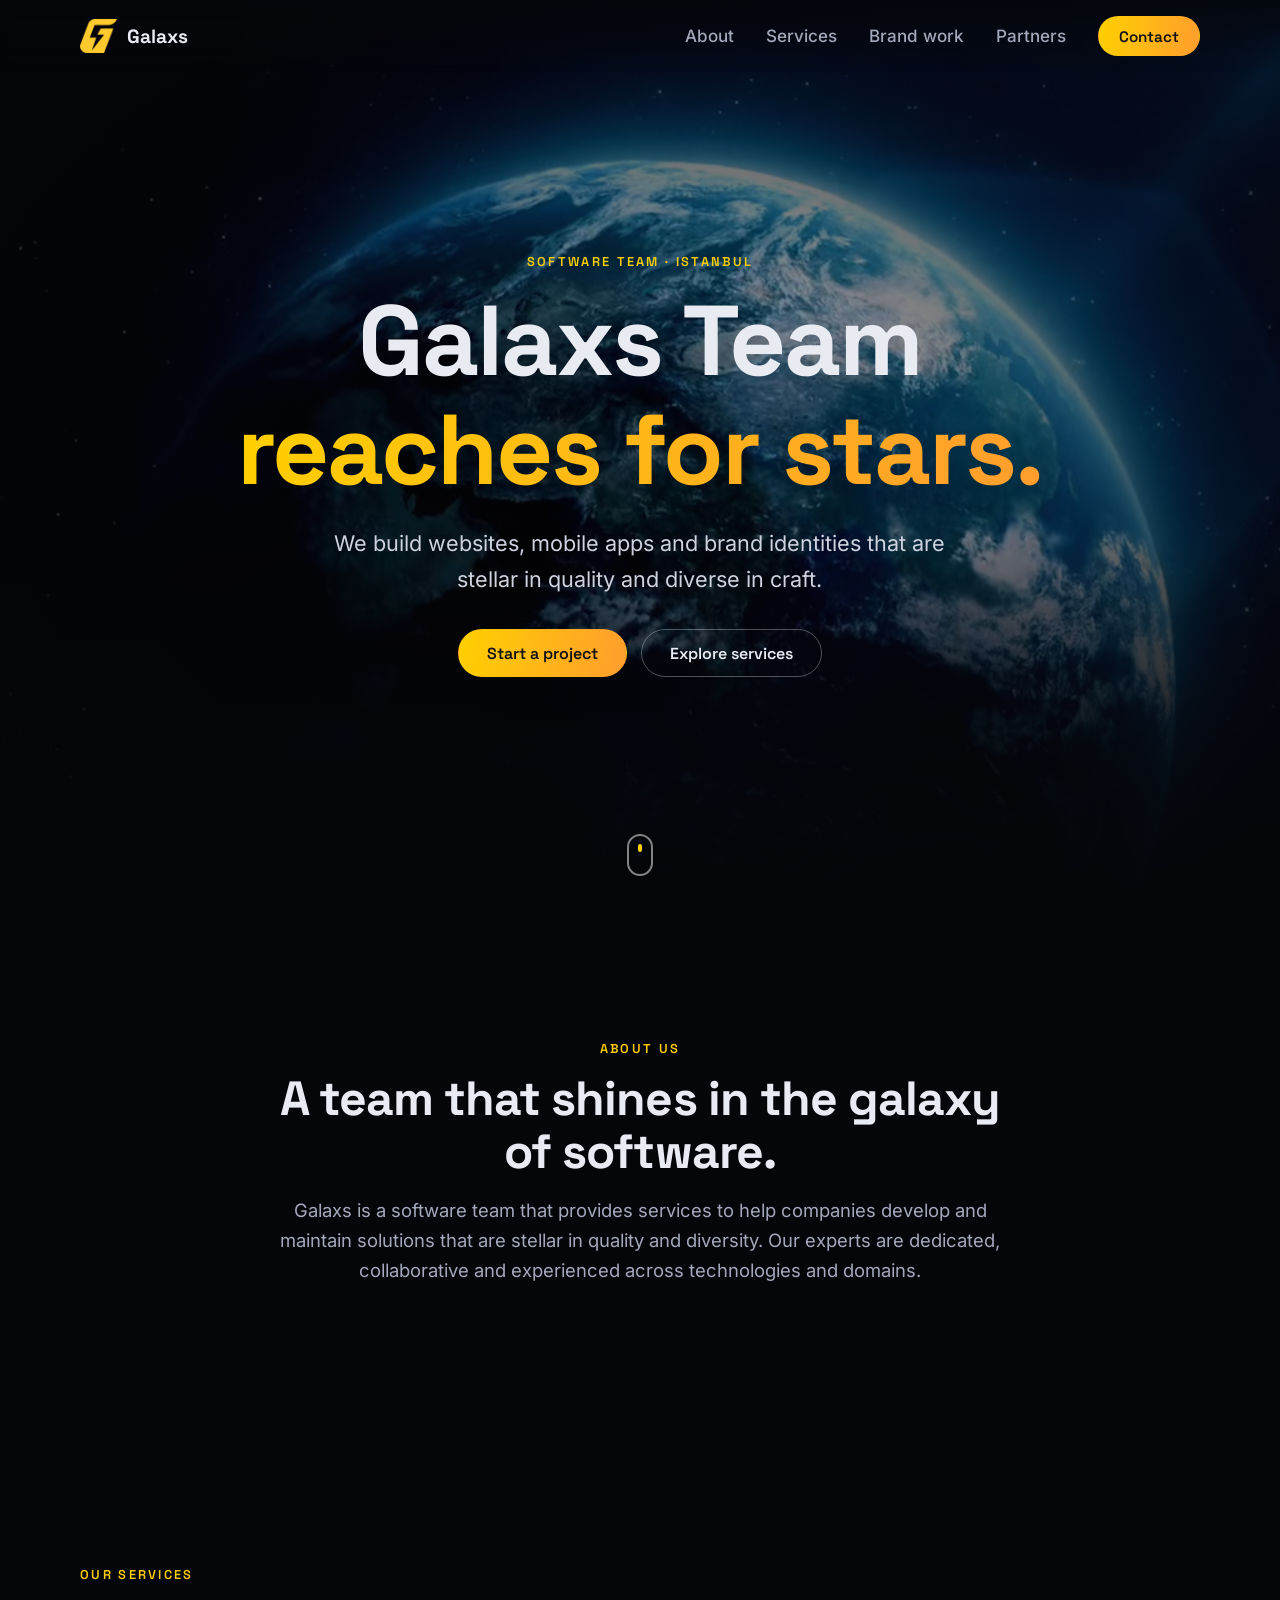
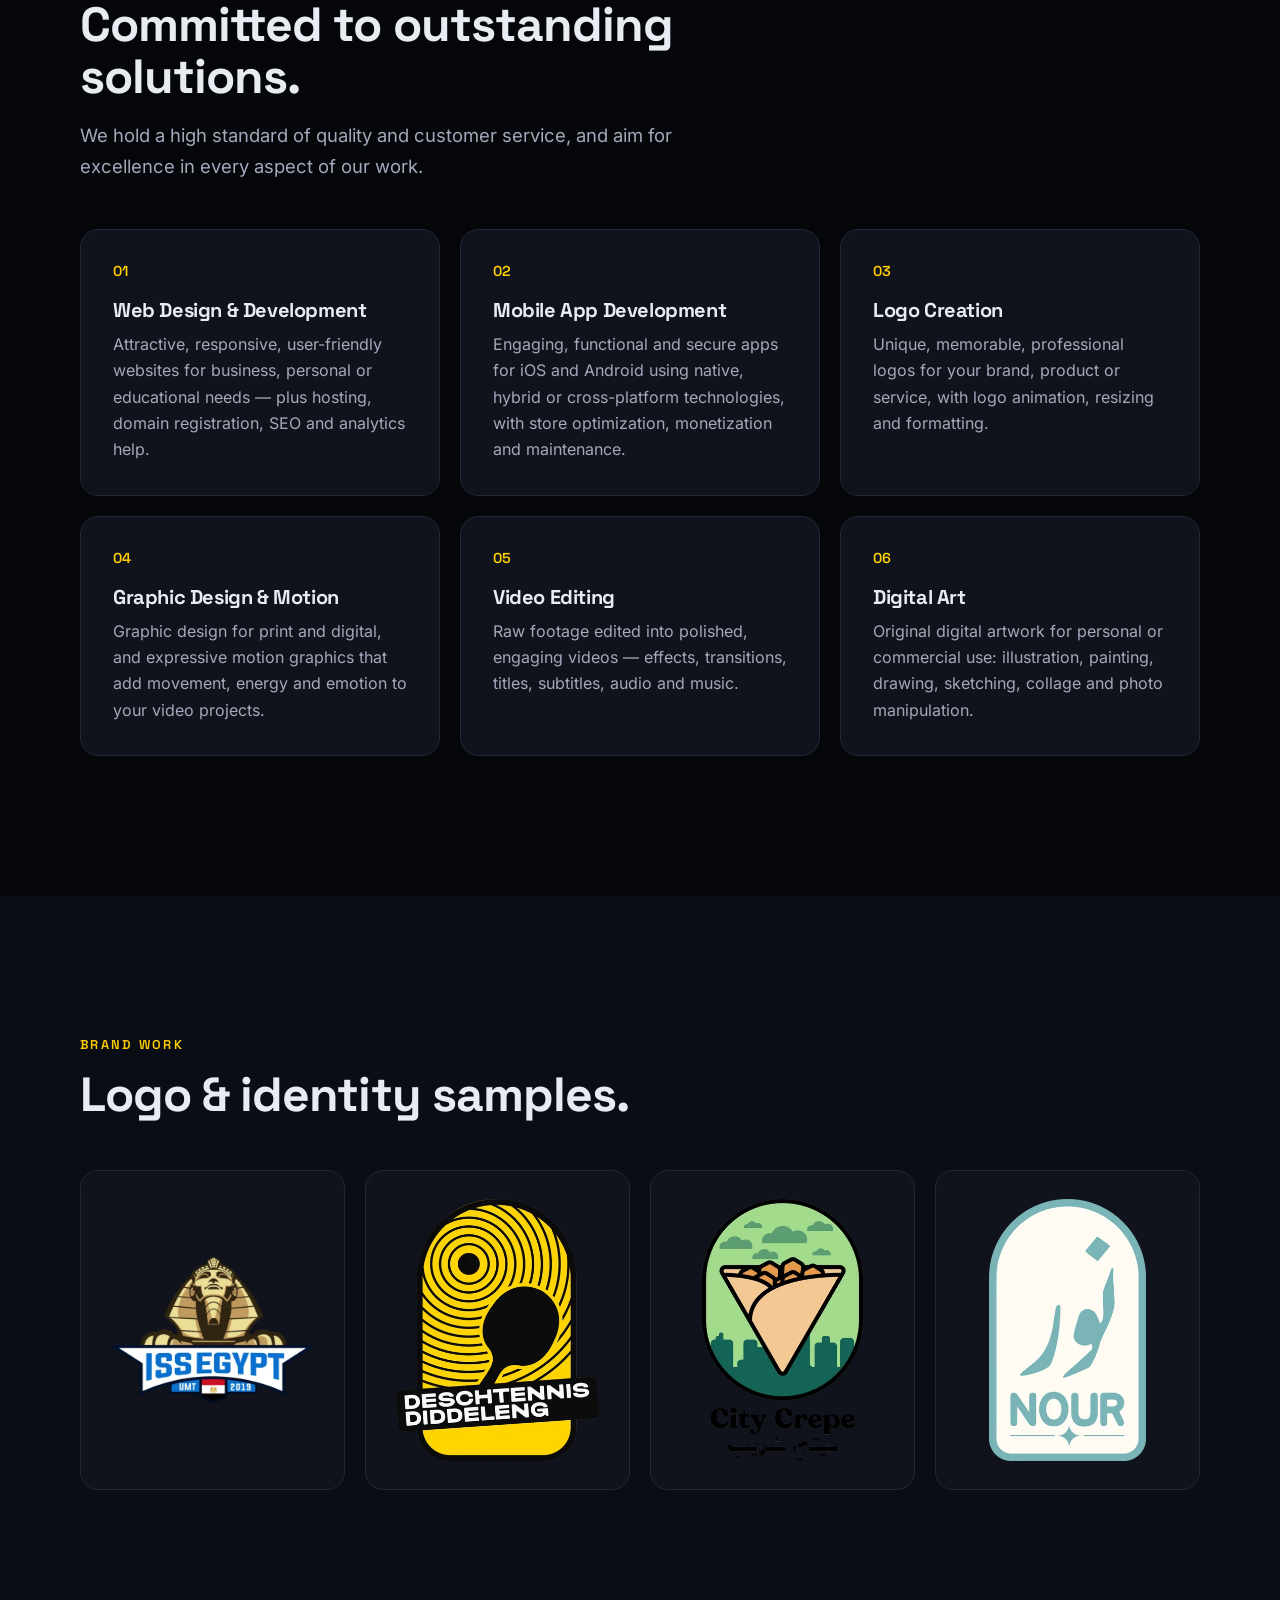
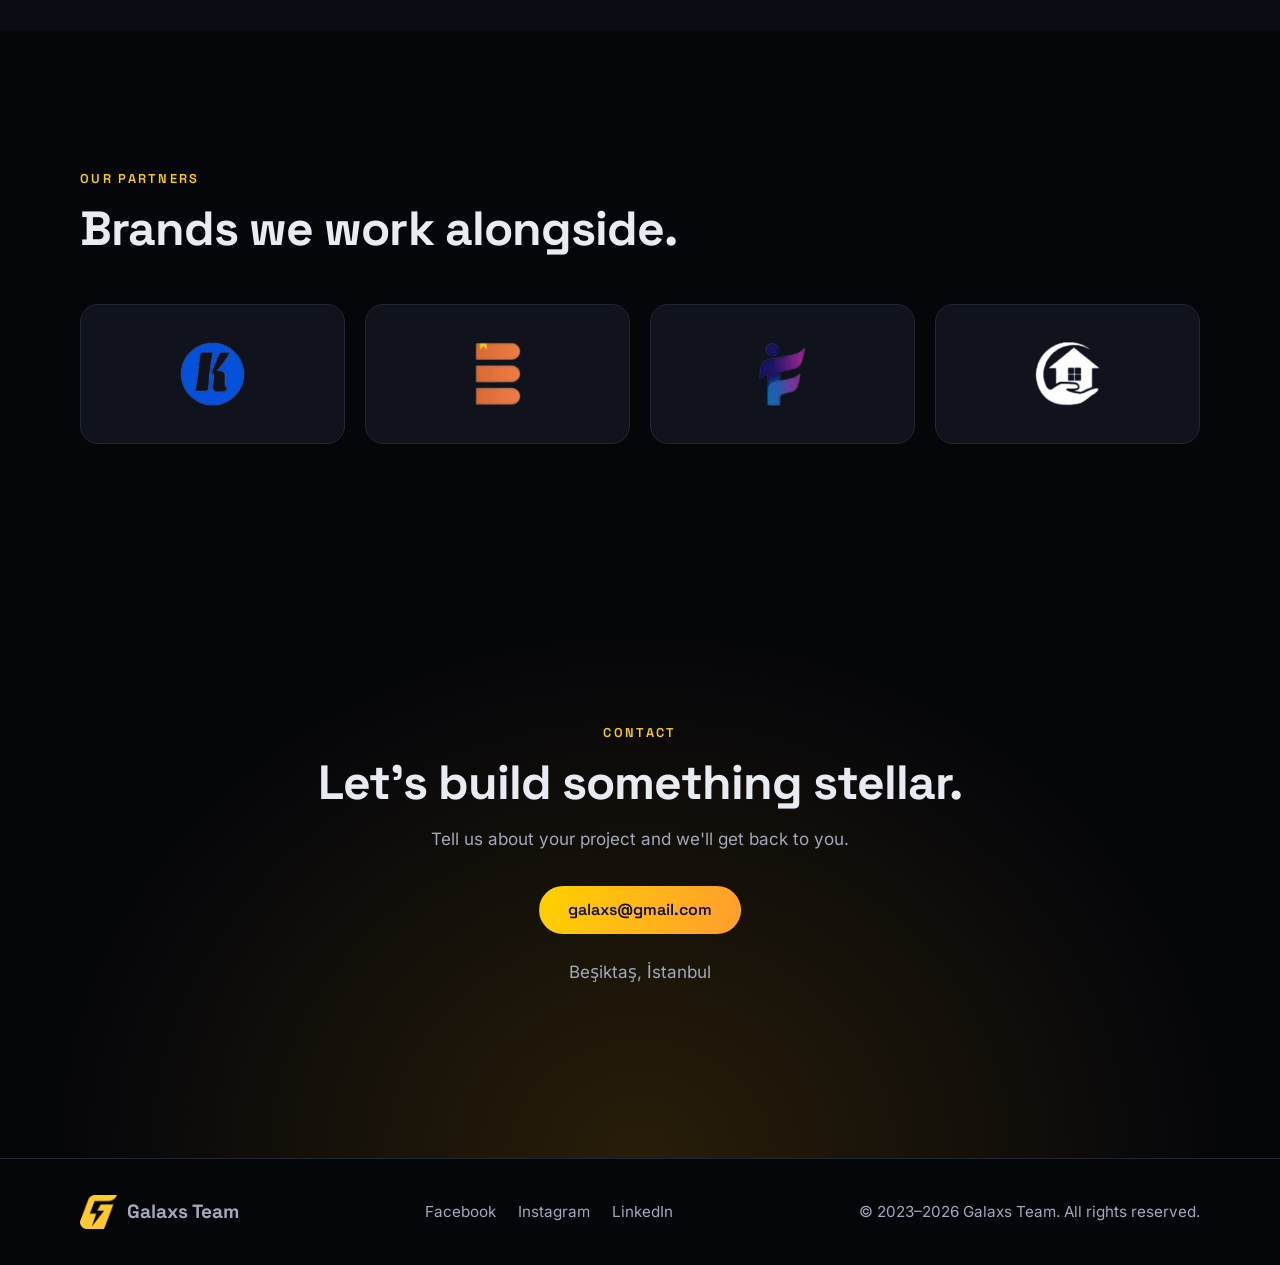
==== public/index.html @ 0322180f "Rebuild site as a static, dependency-free page with optimized media Move the site into public/ as pl" ====
<!DOCTYPE html>
<html lang="en">
<head>
  <meta charset="UTF-8">
  <meta name="viewport" content="width=device-width, initial-scale=1">
  <title>Galaxs Team — Software, Web, Mobile &amp; Brand Design in Istanbul</title>
  <meta name="description" content="Galaxs is a software team in Istanbul building websites, mobile apps, logos, graphics, motion and video for companies that want stellar quality.">
  <meta name="theme-color" content="#05060a">
  <meta property="og:type" content="website">
  <meta property="og:title" content="Galaxs Team — Reaching for stars">
  <meta property="og:description" content="Web, mobile, brand and video work from a software team based in Istanbul.">
  <meta property="og:image" content="assets/img/og.jpg">
  <meta name="twitter:card" content="summary_large_image">
  <link rel="icon" href="favicon.ico" sizes="any">
  <link rel="icon" type="image/png" sizes="32x32" href="assets/img/icon-32.png">
  <link rel="apple-touch-icon" href="assets/img/apple-touch-icon.png">
  <link rel="preload" href="assets/fonts/SpaceGrotesk.woff2" as="font" type="font/woff2" crossorigin>
  <link rel="stylesheet" href="assets/css/style.css">
  <script type="application/ld+json">
  {"@context":"https://schema.org","@type":"Organization","name":"Galaxs Team","email":"galaxs@gmail.com","address":{"@type":"PostalAddress","addressLocality":"Beşiktaş, İstanbul","addressCountry":"TR"},"sameAs":["https://www.facebook.com/Galaxs2023","https://www.instagram.com/galaxsteam/","https://www.linkedin.com/company/galaxs/"]}
  </script>
</head>
<body>
  <a class="skip" href="#main">Skip to content</a>

  <header class="site-header" id="top">
    <nav class="nav" aria-label="Main">
      <a class="brand" href="#top" aria-label="Galaxs Team — home">
        <img src="assets/img/logo.webp" width="40" height="37" alt="">
        <span>Galaxs</span>
      </a>
      <button class="menu-btn" aria-expanded="false" aria-controls="menu" aria-label="Open menu"><span></span><span></span></button>
      <ul class="menu" id="menu">
        <li><a href="#about">About</a></li>
        <li><a href="#services">Services</a></li>
        <li><a href="#work">Brand work</a></li>
        <li><a href="#partners">Partners</a></li>
        <li><a class="btn btn-sm" href="#contact">Contact</a></li>
      </ul>
    </nav>
  </header>

  <main id="main">
    <section class="hero">
      <video class="hero-video" autoplay loop muted playsinline preload="metadata" poster="assets/img/hero-poster.jpg" aria-hidden="true" tabindex="-1">
        <source src="assets/video/hero.webm" type="video/webm">
        <source src="assets/video/hero.mp4" type="video/mp4">
      </video>
      <div class="hero-shade"></div>
      <div class="hero-inner">
        <p class="eyebrow">Software team · Istanbul</p>
        <h1>Galaxs Team<br><span class="grad">reaches for stars.</span></h1>
        <p class="lead">We build websites, mobile apps and brand identities that are stellar in quality and diverse in craft.</p>
        <div class="cta">
          <a class="btn" href="#contact">Start a project</a>
          <a class="btn btn-ghost" href="#services">Explore services</a>
        </div>
      </div>
      <a class="scroll-cue" href="#about" aria-label="Scroll to About"><span></span></a>
    </section>

    <section class="section about" id="about">
      <div class="wrap narrow reveal">
        <p class="eyebrow">About us</p>
        <h2>A team that shines in the galaxy of software.</h2>
        <p>Galaxs is a software team that provides services to help companies develop and maintain solutions that are stellar in quality and diversity. Our experts are dedicated, collaborative and experienced across technologies and domains.</p>
      </div>
    </section>

    <section class="section" id="services">
      <div class="wrap">
        <div class="reveal head">
          <p class="eyebrow">Our services</p>
          <h2>Committed to outstanding solutions.</h2>
          <p>We hold a high standard of quality and customer service, and aim for excellence in every aspect of our work.</p>
        </div>
        <div class="cards">
          <article class="card reveal"><span class="num">01</span><h3>Web Design &amp; Development</h3><p>Attractive, responsive, user-friendly websites for business, personal or educational needs — plus hosting, domain registration, SEO and analytics help.</p></article>
          <article class="card reveal"><span class="num">02</span><h3>Mobile App Development</h3><p>Engaging, functional and secure apps for iOS and Android using native, hybrid or cross-platform technologies, with store optimization, monetization and maintenance.</p></article>
          <article class="card reveal"><span class="num">03</span><h3>Logo Creation</h3><p>Unique, memorable, professional logos for your brand, product or service, with logo animation, resizing and formatting.</p></article>
          <article class="card reveal"><span class="num">04</span><h3>Graphic Design &amp; Motion</h3><p>Graphic design for print and digital, and expressive motion graphics that add movement, energy and emotion to your video projects.</p></article>
          <article class="card reveal"><span class="num">05</span><h3>Video Editing</h3><p>Raw footage edited into polished, engaging videos — effects, transitions, titles, subtitles, audio and music.</p></article>
          <article class="card reveal"><span class="num">06</span><h3>Digital Art</h3><p>Original digital artwork for personal or commercial use: illustration, painting, drawing, sketching, collage and photo manipulation.</p></article>
        </div>
      </div>
    </section>

    <section class="section alt" id="work">
      <div class="wrap">
        <div class="reveal head">
          <p class="eyebrow">Brand work</p>
          <h2>Logo &amp; identity samples.</h2>
        </div>
        <ul class="work">
          <li class="reveal"><img src="assets/img/issegypt.webp" width="520" height="368" loading="lazy" alt="ISS Egypt logo with a sphinx emblem"></li>
          <li class="reveal"><img src="assets/img/deschtennis.webp" width="401" height="520" loading="lazy" alt="Deschtennis Diddeleng table tennis logo"></li>
          <li class="reveal"><img src="assets/img/citycrepe.webp" width="319" height="520" loading="lazy" alt="City Crepe logo with a crepe over a city skyline"></li>
          <li class="reveal"><img src="assets/img/nour.webp" width="312" height="520" loading="lazy" alt="Nour logo with Arabic calligraphy"></li>
        </ul>
      </div>
    </section>

    <section class="section" id="partners">
      <div class="wrap">
        <div class="reveal head">
          <p class="eyebrow">Our partners</p>
          <h2>Brands we work alongside.</h2>
        </div>
        <ul class="partners">
          <li><img src="assets/img/partner-k.webp" width="111" height="110" loading="lazy" alt="Partner logo: blue circle with letter K"></li>
          <li><img src="assets/img/partner-b.webp" width="57" height="78" loading="lazy" alt="Partner logo: orange stacked letter B"></li>
          <li><img src="assets/img/partner-f.webp" width="65" height="90" loading="lazy" alt="Partner logo: purple and blue letter F"></li>
          <li><img src="assets/img/partner-home.webp" width="105" height="102" loading="lazy" alt="Partner logo: house in a hand"></li>
        </ul>
      </div>
    </section>

    <section class="section contact" id="contact">
      <div class="wrap narrow reveal">
        <p class="eyebrow">Contact</p>
        <h2>Let's build something stellar.</h2>
        <p>Tell us about your project and we'll get back to you.</p>
        <a class="btn" href="mailto:galaxs@gmail.com?subject=Project%20enquiry">galaxs@gmail.com</a>
        <p class="loc">Beşiktaş, İstanbul</p>
      </div>
    </section>
  </main>

  <footer class="footer">
    <div class="wrap foot">
      <a class="brand" href="#top"><img src="assets/img/logo.webp" width="32" height="30" alt=""><span>Galaxs Team</span></a>
      <ul class="social" aria-label="Social media">
        <li><a href="https://www.facebook.com/Galaxs2023" target="_blank" rel="noopener noreferrer">Facebook</a></li>
        <li><a href="https://www.instagram.com/galaxsteam/" target="_blank" rel="noopener noreferrer">Instagram</a></li>
        <li><a href="https://www.linkedin.com/company/galaxs/" target="_blank" rel="noopener noreferrer">LinkedIn</a></li>
      </ul>
      <p>© 2023–<span id="yr">2026</span> Galaxs Team. All rights reserved.</p>
    </div>
  </footer>
  <script src="assets/js/main.js" defer></script>
</body>
</html>
---- public/assets/css/style.css ----
@font-face{font-family:"Space Grotesk";src:url(../fonts/SpaceGrotesk.woff2) format("woff2");font-weight:500 700;font-display:swap}
@font-face{font-family:Inter;src:url(../fonts/Inter.woff2) format("woff2");font-weight:400 600;font-display:swap}
:root{--bg:#05060a;--bg2:#0b0d14;--card:#10131c;--line:#222737;--text:#e9ebf2;--muted:#a3a9bb;--gold:#ffd000;--gold2:#ff9d2e;--r:18px;
--head:"Space Grotesk",system-ui,sans-serif;--body:Inter,system-ui,sans-serif}
*{box-sizing:border-box;margin:0;padding:0}
html{scroll-behavior:smooth;scroll-padding-top:72px}
body{background:var(--bg);color:var(--text);font:400 1.0625rem/1.65 var(--body);-webkit-font-smoothing:antialiased}
img{max-width:100%;height:auto;display:block}
ul{list-style:none}
a{color:inherit}
:focus-visible{outline:3px solid var(--gold);outline-offset:3px;border-radius:6px}
.skip{position:absolute;left:12px;top:-60px;background:var(--gold);color:#000;padding:10px 16px;border-radius:8px;z-index:200}
.skip:focus{top:12px}
.wrap{width:min(1120px,100% - 40px);margin-inline:auto}
.narrow{max-width:760px}
h1,h2,h3{font-family:var(--head);line-height:1.1;letter-spacing:-.02em}
h2{font-size:clamp(1.9rem,4.5vw,3rem);margin-bottom:1rem}
h3{font-size:1.25rem;margin-bottom:.6rem}
.eyebrow{font:600 .8rem var(--head);letter-spacing:.18em;text-transform:uppercase;color:var(--gold);margin-bottom:1rem}
.grad{background:linear-gradient(100deg,var(--gold),var(--gold2));-webkit-background-clip:text;background-clip:text;color:transparent}
.btn{display:inline-flex;align-items:center;justify-content:center;min-height:48px;padding:0 28px;border-radius:999px;background:linear-gradient(100deg,var(--gold),var(--gold2));color:#111;font:600 1rem var(--head);text-decoration:none;border:1px solid transparent;transition:transform .25s,box-shadow .25s}
.btn:hover{transform:translateY(-2px);box-shadow:0 10px 30px -8px rgba(255,190,0,.55)}
.btn-sm{min-height:40px;padding:0 20px;font-size:.95rem}
.btn-ghost{background:transparent;color:var(--text);border-color:rgba(255,255,255,.3)}
.btn-ghost:hover{border-color:var(--gold);box-shadow:none}
/* header */
.site-header{position:fixed;inset:0 0 auto;z-index:100;background:linear-gradient(rgba(5,6,10,.85),transparent);backdrop-filter:blur(6px)}
.nav{width:min(1120px,100% - 40px);margin-inline:auto;height:72px;display:flex;align-items:center;justify-content:space-between}
.brand{display:flex;align-items:center;gap:10px;text-decoration:none;font:700 1.2rem var(--head)}
.brand img{width:auto;height:34px}
.menu{display:flex;align-items:center;gap:32px}
.menu a:not(.btn){text-decoration:none;color:var(--muted);font-weight:500;transition:color .2s}
.menu a:not(.btn):hover{color:var(--gold)}
.menu-btn{display:none;background:none;border:0;width:44px;height:44px;cursor:pointer;position:relative}
.menu-btn span{position:absolute;left:11px;right:11px;height:2px;background:var(--text);transition:.25s}
.menu-btn span:first-child{top:18px}.menu-btn span:last-child{top:26px}
.menu-btn[aria-expanded=true] span:first-child{top:22px;transform:rotate(45deg)}
.menu-btn[aria-expanded=true] span:last-child{top:22px;transform:rotate(-45deg)}
/* hero */
.hero{position:relative;min-height:100svh;display:grid;place-items:center;text-align:center;overflow:hidden;padding:110px 20px 80px}
.hero-video,.hero-shade{position:absolute;inset:0;width:100%;height:100%}
.hero-video{object-fit:cover}
.hero-shade{background:radial-gradient(ellipse at center,rgba(5,6,10,.25),rgba(5,6,10,.8) 80%),linear-gradient(transparent 60%,var(--bg))}
.hero-inner{position:relative;max-width:860px}
.hero h1{font-size:clamp(2.8rem,9vw,6.2rem);margin-bottom:1.4rem}
.lead{font-size:clamp(1.05rem,2.2vw,1.35rem);color:#cfd3e0;max-width:620px;margin:0 auto 2rem}
.cta{display:flex;gap:14px;justify-content:center;flex-wrap:wrap}
.scroll-cue{position:absolute;bottom:24px;left:50%;width:26px;height:42px;margin-left:-13px;border:2px solid rgba(255,255,255,.5);border-radius:14px}
.scroll-cue span{position:absolute;left:50%;top:8px;width:4px;height:8px;margin-left:-2px;border-radius:2px;background:var(--gold);animation:cue 1.8s infinite}
@keyframes cue{50%{transform:translateY(12px);opacity:.2}}
/* sections */
.section{padding:clamp(72px,11vw,140px) 0}
.alt{background:var(--bg2)}
.about{text-align:center}.about .narrow,.contact .narrow{margin-inline:auto}
.about p:not(.eyebrow),.head p:not(.eyebrow){color:var(--muted);font-size:1.15rem}
.head{max-width:680px;margin-bottom:3rem}
.cards{display:grid;grid-template-columns:repeat(auto-fit,minmax(300px,1fr));gap:20px}
.card{background:var(--card);border:1px solid var(--line);border-radius:var(--r);padding:32px;transition:transform .3s,border-color .3s,background .3s}
.card:hover{transform:translateY(-6px);border-color:rgba(255,208,0,.55);background:#141826}
.card .num{display:block;font:600 .9rem var(--head);color:var(--gold);margin-bottom:1.2rem}
.card p{color:var(--muted);font-size:1rem}
.work{display:grid;align-items:stretch;grid-template-columns:repeat(auto-fit,minmax(220px,1fr));gap:20px}
.work li{overflow:hidden;background:var(--card);border:1px solid var(--line);border-radius:var(--r);padding:28px;display:flex;align-items:center;justify-content:center;height:320px;transition:transform .3s}
.work li:hover{transform:scale(1.03)}
.work img{max-width:100%;max-height:100%;width:auto;height:auto;min-height:0}
.partners{display:flex;flex-wrap:wrap;gap:20px}
.partners li{flex:1 1 160px;height:140px;display:grid;place-items:center;background:var(--card);border:1px solid var(--line);border-radius:var(--r);padding:24px;transition:border-color .3s}
.partners li:hover{border-color:rgba(255,208,0,.55)}
.partners img{max-height:64px;width:auto}
.contact{text-align:center;background:radial-gradient(ellipse at 50% 100%,rgba(255,170,0,.14),transparent 65%)}
.contact p:not(.eyebrow){color:var(--muted);margin-bottom:2rem}
.contact .loc{margin:1.5rem 0 0}
.footer{border-top:1px solid var(--line);padding:36px 0;color:var(--muted);font-size:.95rem}
.foot{display:flex;flex-wrap:wrap;gap:20px 40px;align-items:center;justify-content:space-between}
.social{display:flex;gap:22px}.social a{text-decoration:none}.social a:hover{color:var(--gold)}
/* reveal */
.js .reveal{opacity:0;transform:translateY(24px);transition:opacity .7s,transform .7s}
.js .reveal.in{opacity:1;transform:none}
@media(max-width:820px){
  .menu-btn{display:block}
  .menu{position:absolute;top:100%;left:0;right:0;flex-direction:column;align-items:stretch;gap:0;background:rgba(5,6,10,.97);padding:12px 20px 24px;border-bottom:1px solid var(--line);transform:translateY(-130%);transition:transform .35s;visibility:hidden}
  .menu.open{transform:none;visibility:visible}
  .menu li a:not(.btn){display:block;padding:14px 4px;font-size:1.15rem}
  .menu .btn{width:100%;margin-top:10px}
  .work{grid-template-columns:1fr 1fr}
  .work li{height:220px;padding:18px}
  .card{padding:26px}
}
@media(prefers-reduced-motion:reduce){
  html{scroll-behavior:auto}
  *,*::before,*::after{animation:none!important;transition:none!important}
  .js .reveal{opacity:1;transform:none}
}
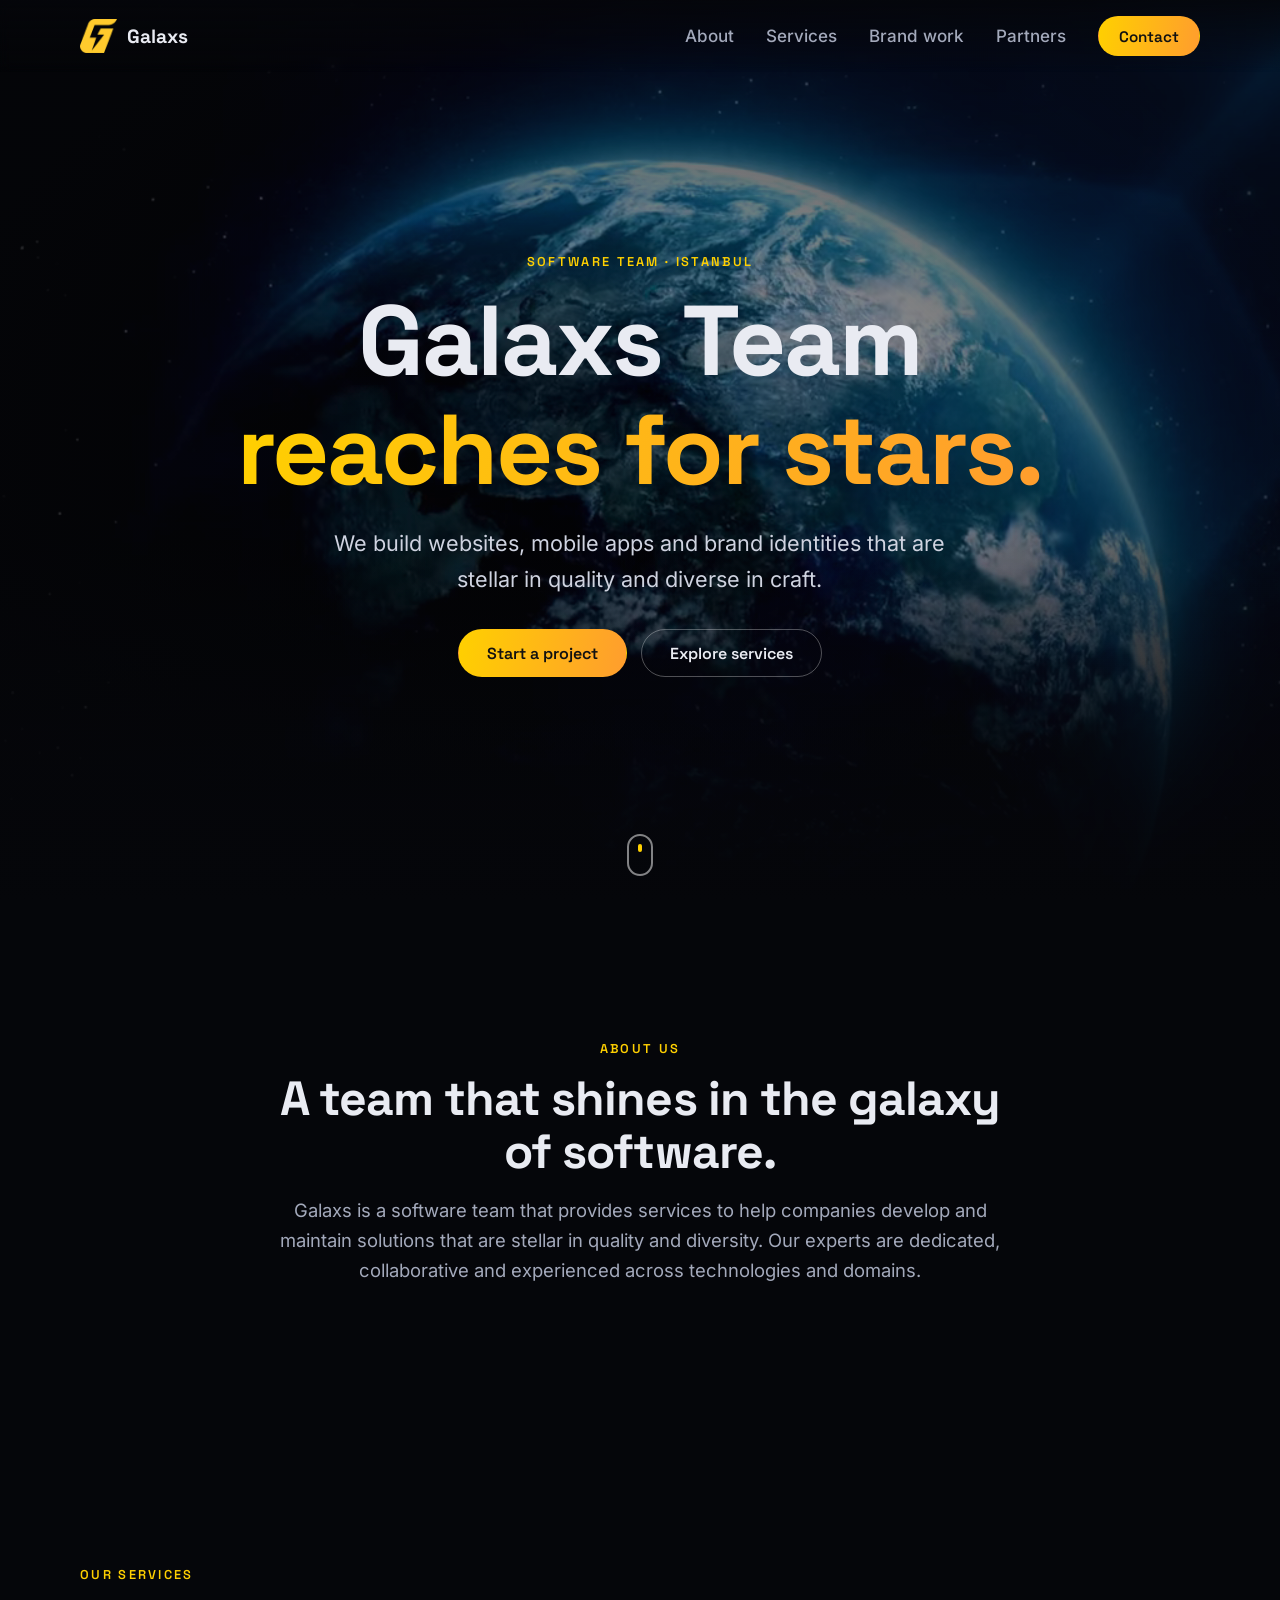
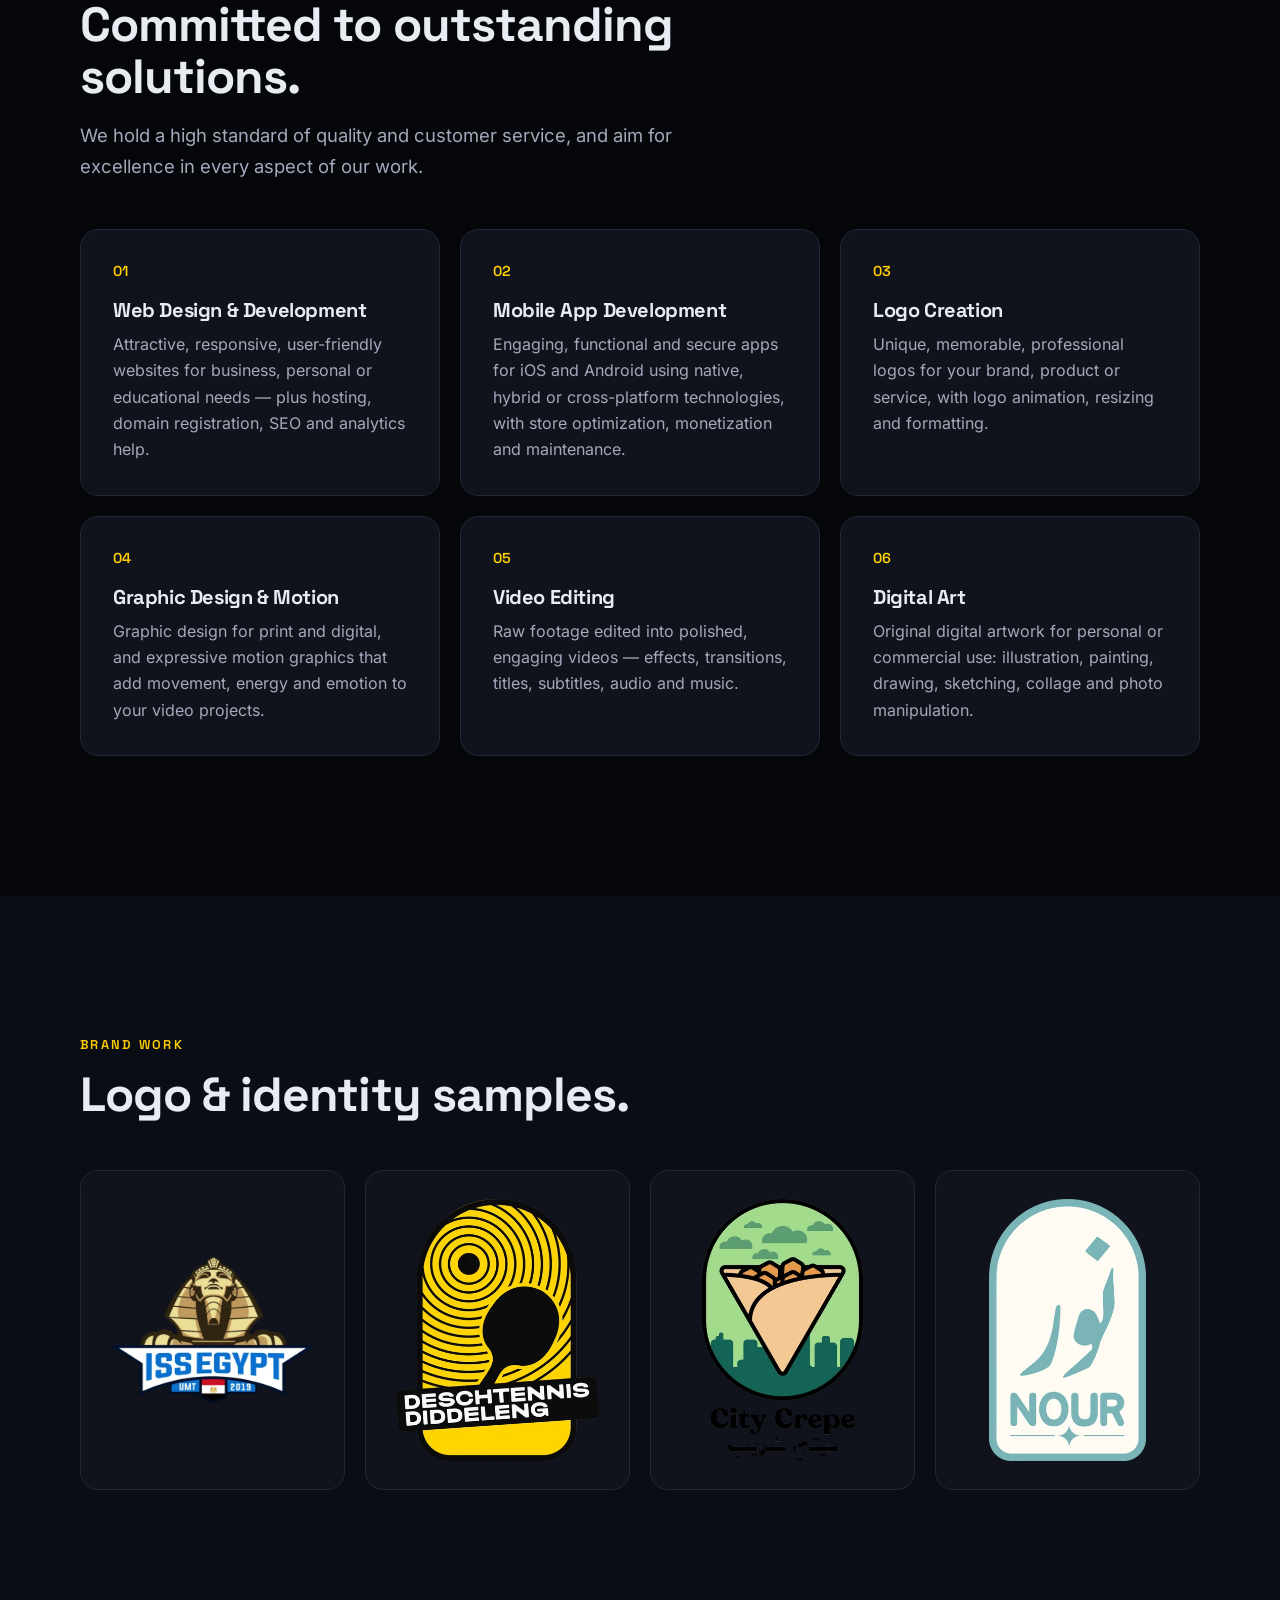
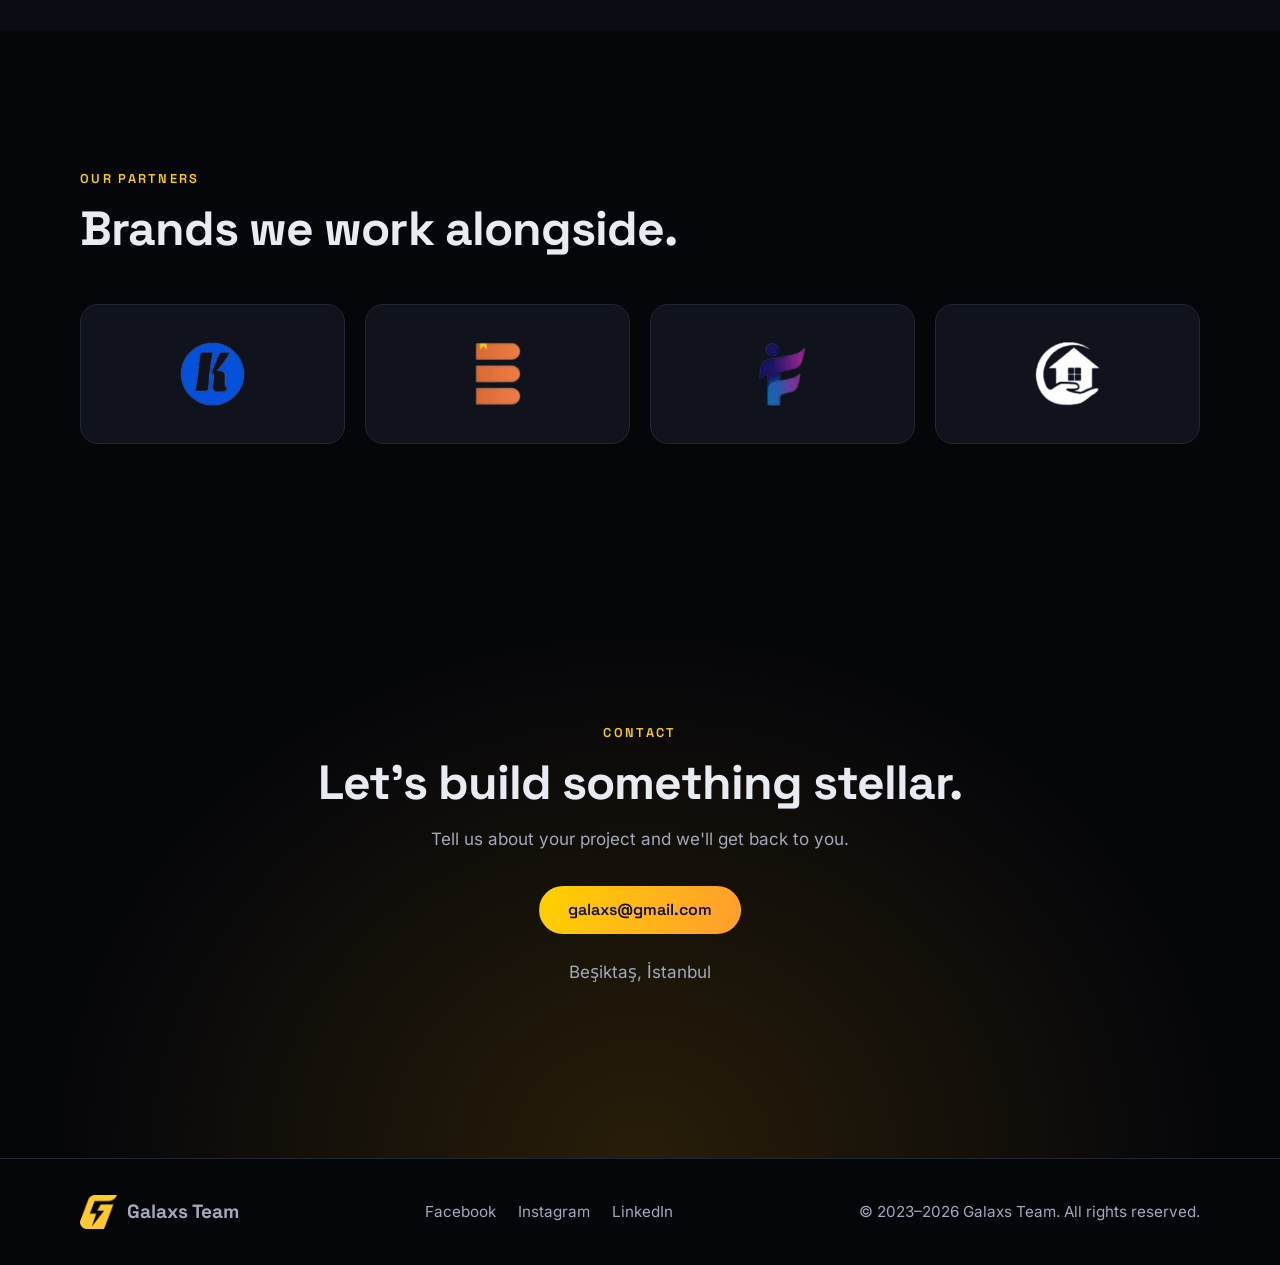
==== commit 453c3cd6: "Add README, GitHub Pages workflow, canonical URL and sitemap - Rewrite README with screenshots, feat" ====
--- a/public/index.html
+++ b/public/index.html
@@ -6,10 +6,14 @@
   <title>Galaxs Team — Software, Web, Mobile &amp; Brand Design in Istanbul</title>
   <meta name="description" content="Galaxs is a software team in Istanbul building websites, mobile apps, logos, graphics, motion and video for companies that want stellar quality.">
   <meta name="theme-color" content="#05060a">
+  <link rel="canonical" href="https://mohammedszd.github.io/galaxy-site/">
   <meta property="og:type" content="website">
+  <meta property="og:url" content="https://mohammedszd.github.io/galaxy-site/">
   <meta property="og:title" content="Galaxs Team — Reaching for stars">
   <meta property="og:description" content="Web, mobile, brand and video work from a software team based in Istanbul.">
-  <meta property="og:image" content="assets/img/og.jpg">
+  <meta property="og:image" content="https://mohammedszd.github.io/galaxy-site/assets/img/og.jpg">
+  <meta property="og:image:width" content="1200">
+  <meta property="og:image:height" content="675">
   <meta name="twitter:card" content="summary_large_image">
   <link rel="icon" href="favicon.ico" sizes="any">
   <link rel="icon" type="image/png" sizes="32x32" href="assets/img/icon-32.png">
